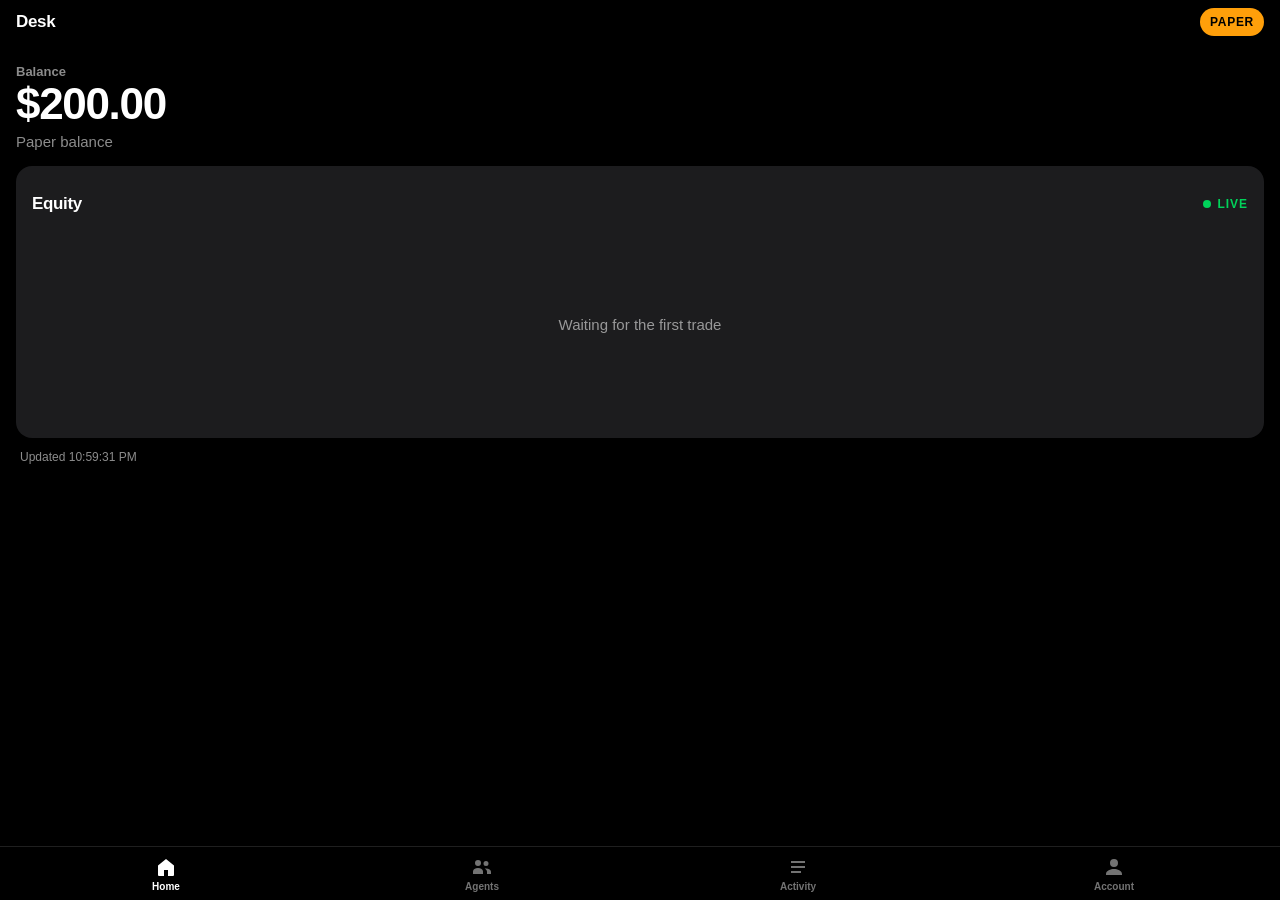
==== d/12U8D7rEyZAAZGFCWQ1efobY_DVeNsSLQHzzehta1Lo/index.html @ 8fe4e6de "Serve the desk from its path so iPhone Home Screen keeps it. Safari with a desk fragment moves to th" ====
<!DOCTYPE html>
<html lang="en">
<head>
  <meta charset="utf-8">
  <meta name="viewport" content="width=device-width, initial-scale=1, viewport-fit=cover">
  <meta name="theme-color" content="#000">
  <meta name="description" content="Paper trading desk">
  <meta name="apple-mobile-web-app-capable" content="yes">
  <meta name="mobile-web-app-capable" content="yes">
  <meta name="apple-mobile-web-app-status-bar-style" content="black-translucent">
  <meta name="apple-mobile-web-app-title" content="Desk">
  <title>Trading Desk</title>
  <link rel="apple-touch-icon" href="../../icons/icon-180.png">
  <link rel="icon" href="../../icons/icon-192.png" type="image/png">
  <link rel="stylesheet" href="../../app.css">
</head>
<body>
  <div class="app">
    <header class="top">
      <h1 class="wordmark">Desk</h1>
      <span class="pill" id="mode-pill">PAPER</span>
    </header>
    <main>
      <section class="panel" id="panel-home" role="tabpanel" aria-labelledby="tab-home">
        <p class="eyebrow">Balance</p>
        <p class="balance nums" id="balance">—</p>
        <p class="sub" id="balance-sub">Paper balance</p>
        <section class="card chart-card">
          <div class="chart-head">
            <span class="card-title">Equity</span>
            <span class="live" id="live-flag"><span class="live-dot" aria-hidden="true"></span>LIVE</span>
          </div>
          <div class="chart-wrap">
            <canvas id="chart" aria-label="Equity chart"></canvas>
            <p class="empty" id="chart-empty" hidden>Waiting for the first trade</p>
          </div>
        </section>
        <p class="footnote nums" id="status-line"></p>
      </section>

      <section class="panel" id="panel-agents" role="tabpanel" aria-labelledby="tab-agents" hidden>
        <h2 class="panel-title">Agents</h2>
        <div id="agent-list"></div>
      </section>

      <section class="panel" id="panel-activity" role="tabpanel" aria-labelledby="tab-activity" hidden>
        <h2 class="panel-title">Activity</h2>
        <div id="activity-list"></div>
      </section>

      <section class="panel" id="panel-account" role="tabpanel" aria-labelledby="tab-account" hidden>
        <h2 class="panel-title">Account</h2>
        <div class="card settings">
          <div class="set-row"><span>Mode</span><span class="nums" id="acct-mode">PAPER</span></div>
          <div class="set-row"><span>Desk link</span><span id="acct-link">Not connected</span></div>
          <div class="set-row"><span>Token</span><span id="acct-token">Not set</span></div>
          <div class="set-row"><span>Refresh</span><span class="nums">15s</span></div>
        </div>
      </section>
    </main>
    <nav class="tabbar" role="tablist" aria-label="Sections">
      <button class="tab" type="button" role="tab" id="tab-home" aria-controls="panel-home" aria-selected="true">
        <svg viewBox="0 0 24 24" aria-hidden="true"><path fill="currentColor" d="M4 10.5 12 4l8 6.5V20a1 1 0 0 1-1 1h-5v-6H10v6H5a1 1 0 0 1-1-1z"/></svg>
        <span>Home</span>
      </button>
      <button class="tab" type="button" role="tab" id="tab-agents" aria-controls="panel-agents" aria-selected="false" tabindex="-1">
        <svg viewBox="0 0 24 24" aria-hidden="true"><path fill="currentColor" d="M8 11a3 3 0 1 0-3-3 3 3 0 0 0 3 3zm8 0a2.5 2.5 0 1 0-2.5-2.5A2.5 2.5 0 0 0 16 11zM8 13c-2.8 0-5 1.5-5 3.5V19h10v-2.5C13 14.5 10.8 13 8 13zm8 .5c-.4 0-.9 0-1.3.1 1.4.8 2.3 1.9 2.3 3.2V19H21v-2.2c0-1.8-2.1-3.3-5-3.3z"/></svg>
        <span>Agents</span>
      </button>
      <button class="tab" type="button" role="tab" id="tab-activity" aria-controls="panel-activity" aria-selected="false" tabindex="-1">
        <svg viewBox="0 0 24 24" aria-hidden="true"><path fill="currentColor" d="M5 6h14v2H5zm0 5h14v2H5zm0 5h10v2H5z"/></svg>
        <span>Activity</span>
      </button>
      <button class="tab" type="button" role="tab" id="tab-account" aria-controls="panel-account" aria-selected="false" tabindex="-1">
        <svg viewBox="0 0 24 24" aria-hidden="true"><path fill="currentColor" d="M12 12a4 4 0 1 0-4-4 4 4 0 0 0 4 4zm0 2c-3.3 0-8 1.7-8 5v1h16v-1c0-3.3-4.7-5-8-5z"/></svg>
        <span>Account</span>
      </button>
    </nav>
  </div>
  <noscript><p class="footnote">JavaScript is required to load the desk.</p></noscript>
  <script src="../../chart.js" defer></script>
  <script src="../../app.js?v=3" defer></script>
</body>
</html>
---- app.css ----
:root {
  color-scheme: dark;
  --bg: #000;
  --fg: #fff;
  --card: #1c1c1e;
  --green: #00d35a;
  --red: #ff453a;
  --orange: #ff9f0a;
  --muted: rgba(255, 255, 255, 0.55);
  --line: rgba(255, 255, 255, 0.12);
  --gutter: 16px;
  --tap: 44px;
}

* {
  box-sizing: border-box;
}

html,
body {
  margin: 0;
  background: #000;
  color: #fff;
}

html {
  -webkit-text-size-adjust: 100%;
}

body {
  min-height: 100dvh;
  font-family: -apple-system, BlinkMacSystemFont, "SF Pro Text", "Segoe UI", Helvetica, Arial, sans-serif;
  -webkit-font-smoothing: antialiased;
}

button {
  font: inherit;
  color: inherit;
  background: transparent;
  border: 0;
  appearance: none;
  -webkit-appearance: none;
  -webkit-tap-highlight-color: transparent;
}

.app {
  min-height: 100dvh;
}

.top {
  position: sticky;
  top: 0;
  z-index: 2;
  display: flex;
  align-items: center;
  justify-content: space-between;
  gap: 16px;
  min-height: var(--tap);
  padding: calc(8px + env(safe-area-inset-top)) var(--gutter) 8px;
  background: #000;
}

.wordmark {
  margin: 0;
  font-size: 17px;
  font-weight: 600;
  letter-spacing: -0.02em;
}

.pill {
  display: inline-flex;
  align-items: center;
  justify-content: center;
  min-height: 28px;
  padding: 0 10px;
  border-radius: 999px;
  background: #ff9f0a;
  color: #000;
  font-size: 12px;
  font-weight: 700;
  letter-spacing: 0.06em;
}

main {
  padding: 8px var(--gutter) calc(16px + 64px + env(safe-area-inset-bottom));
}

.eyebrow {
  margin: 12px 0 0;
  color: var(--muted);
  font-size: 13px;
  font-weight: 600;
}

.balance {
  margin: 2px 0 0;
  font-size: 44px;
  line-height: 1.05;
  font-weight: 700;
  letter-spacing: -0.03em;
}

.balance.neg {
  color: #ff453a;
}

.sub {
  margin: 6px 0 0;
  color: var(--muted);
  font-size: 15px;
}

.sub.warn,
.footnote.warn {
  color: #ff9f0a;
}

.card {
  background: #1c1c1e;
  border-radius: 16px;
  padding: 16px;
  margin-top: 16px;
}

.chart-head {
  display: flex;
  align-items: center;
  justify-content: space-between;
  min-height: var(--tap);
}

.card-title,
.panel-title {
  font-weight: 700;
  letter-spacing: -0.02em;
}

.card-title {
  font-size: 17px;
}

.panel-title {
  margin: 8px 0 16px;
  font-size: 28px;
}

.live {
  display: inline-flex;
  align-items: center;
  gap: 6px;
  color: var(--muted);
  font-size: 12px;
  font-weight: 700;
  letter-spacing: 0.08em;
}

.live.on {
  color: #00d35a;
}

.live.bad {
  color: #ff9f0a;
}

.live-dot {
  width: 8px;
  height: 8px;
  border-radius: 50%;
  background: currentColor;
}

.chart-wrap {
  position: relative;
  height: 196px;
}

.chart-wrap canvas {
  width: 100%;
  height: 100%;
  display: block;
}

.empty {
  position: absolute;
  inset: 0;
  display: flex;
  align-items: center;
  justify-content: center;
  margin: 0;
  padding: 16px;
  color: var(--muted);
  font-size: 15px;
  text-align: center;
}

.footnote {
  margin: 12px 4px 0;
  color: var(--muted);
  font-size: 12px;
}

.nums {
  font-variant-numeric: tabular-nums;
  font-feature-settings: "tnum" 1;
}

.muted {
  margin: 0;
  color: var(--muted);
  font-size: 15px;
}

.agent {
  display: flex;
  align-items: center;
  justify-content: space-between;
  gap: 12px;
  min-height: var(--tap);
  margin-top: 12px;
}

.agent:first-child {
  margin-top: 0;
}

.agent-name {
  font-size: 17px;
  font-weight: 600;
  overflow-wrap: anywhere;
}

.status {
  display: inline-flex;
  align-items: center;
  min-height: 28px;
  padding: 0 10px;
  border-radius: 999px;
  background: #000;
  color: var(--muted);
  font-size: 12px;
  font-weight: 700;
  letter-spacing: 0.04em;
  text-transform: lowercase;
}

.status-run {
  color: #00d35a;
}

.status-idle {
  color: #ff9f0a;
}

.status-bad {
  color: #ff453a;
}

.activity-card {
  padding-top: 4px;
  padding-bottom: 4px;
}

.activity-row {
  display: flex;
  align-items: center;
  gap: 12px;
  min-height: var(--tap);
  padding: 10px 0;
  border-bottom: 0.5px solid var(--line);
}

.activity-row:last-child {
  border-bottom: 0;
}

.activity-main {
  flex: 1;
  min-width: 0;
}

.activity-title {
  font-size: 16px;
  font-weight: 600;
  overflow-wrap: anywhere;
}

.activity-detail {
  margin-top: 2px;
  color: var(--muted);
  font-size: 13px;
  overflow-wrap: anywhere;
}

.amount {
  font-size: 16px;
  font-weight: 600;
  white-space: nowrap;
}

.amount.pos {
  color: #00d35a;
}

.amount.neg {
  color: #ff453a;
}

.settings {
  margin-top: 0;
  padding-top: 0;
  padding-bottom: 0;
}

.set-row {
  display: flex;
  align-items: center;
  justify-content: space-between;
  gap: 16px;
  min-height: var(--tap);
  font-size: 16px;
}

.set-row + .set-row {
  border-top: 0.5px solid var(--line);
}

.set-row span:last-child {
  color: var(--muted);
  text-align: right;
}

.tabbar {
  position: fixed;
  left: 0;
  right: 0;
  bottom: 0;
  z-index: 3;
  display: flex;
  padding: 4px 8px calc(4px + env(safe-area-inset-bottom));
  background: #000;
  border-top: 0.5px solid var(--line);
  user-select: none;
}

.tab {
  flex: 1;
  display: flex;
  flex-direction: column;
  align-items: center;
  justify-content: center;
  gap: 2px;
  min-width: var(--tap);
  min-height: var(--tap);
  padding: 4px 2px;
  color: rgba(255, 255, 255, 0.45);
  font-size: 10px;
  font-weight: 600;
  cursor: pointer;
}

.tab:focus-visible {
  outline: 2px solid #fff;
  outline-offset: -2px;
}

.tab svg {
  width: 24px;
  height: 24px;
}

.tab[aria-selected="true"] {
  color: #fff;
}

[hidden] {
  display: none !important;
}
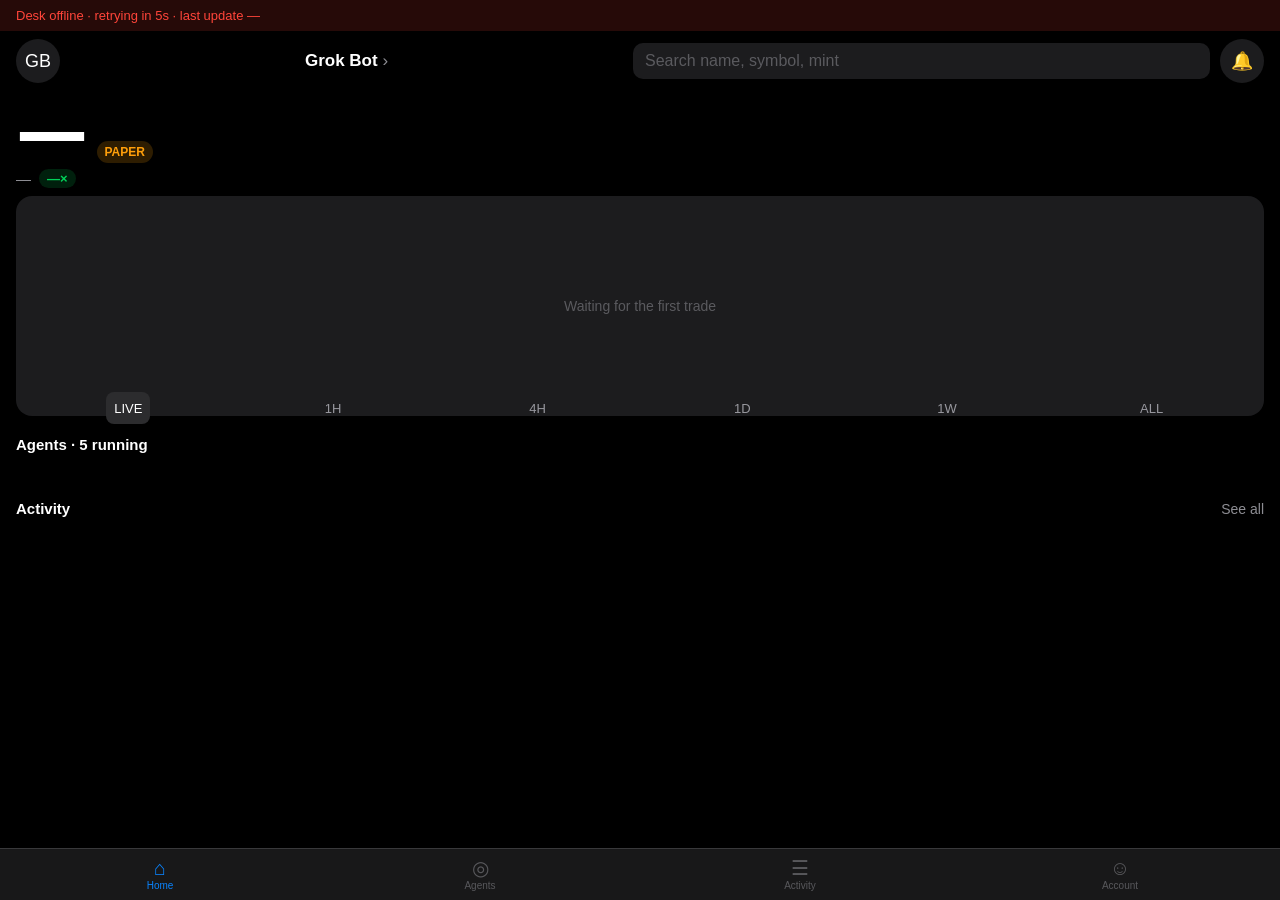
==== commit e752a88b: "Replace the static desk with the R2-backed app. Serve the new launcher and path page from Pages, and" ====
--- a/d/12U8D7rEyZAAZGFCWQ1efobY_DVeNsSLQHzzehta1Lo/index.html
+++ b/d/12U8D7rEyZAAZGFCWQ1efobY_DVeNsSLQHzzehta1Lo/index.html
@@ -1,84 +1,137 @@
 <!DOCTYPE html>
 <html lang="en">
 <head>
-  <meta charset="utf-8">
-  <meta name="viewport" content="width=device-width, initial-scale=1, viewport-fit=cover">
-  <meta name="theme-color" content="#000">
-  <meta name="description" content="Paper trading desk">
-  <meta name="apple-mobile-web-app-capable" content="yes">
-  <meta name="mobile-web-app-capable" content="yes">
-  <meta name="apple-mobile-web-app-status-bar-style" content="black-translucent">
-  <meta name="apple-mobile-web-app-title" content="Desk">
-  <title>Trading Desk</title>
-  <link rel="apple-touch-icon" href="../../icons/icon-180.png">
-  <link rel="icon" href="../../icons/icon-192.png" type="image/png">
-  <link rel="stylesheet" href="../../app.css">
+  <meta charset="utf-8" />
+  <meta name="viewport" content="width=device-width, initial-scale=1, viewport-fit=cover" />
+  <meta name="apple-mobile-web-app-capable" content="yes" />
+  <meta name="apple-mobile-web-app-status-bar-style" content="black-translucent" />
+  <meta name="theme-color" content="#000000" />
+  <link rel="apple-touch-icon" href="../../icons/apple-touch-icon.png" />
+  <link rel="manifest" href="../../manifest.json" />
+  <title>Grok Bot</title>
+  <link rel="stylesheet" href="../../app.css?v=4" />
 </head>
 <body>
-  <div class="app">
-    <header class="top">
-      <h1 class="wordmark">Desk</h1>
-      <span class="pill" id="mode-pill">PAPER</span>
-    </header>
-    <main>
-      <section class="panel" id="panel-home" role="tabpanel" aria-labelledby="tab-home">
-        <p class="eyebrow">Balance</p>
-        <p class="balance nums" id="balance">—</p>
-        <p class="sub" id="balance-sub">Paper balance</p>
-        <section class="card chart-card">
-          <div class="chart-head">
-            <span class="card-title">Equity</span>
-            <span class="live" id="live-flag"><span class="live-dot" aria-hidden="true"></span>LIVE</span>
+  <div id="app">
+    <div id="error-bar" role="status"></div>
+
+    <!-- HOME -->
+    <section class="screen active" data-tab="home" id="screen-home">
+      <div class="navbar">
+        <button type="button" class="nav-avatar" id="nav-avatar" aria-label="Account">GB</button>
+        <button type="button" class="nav-title" id="nav-title">Grok Bot <span class="chev">›</span></button>
+        <input class="nav-search" id="nav-search" type="search" placeholder="Search name, symbol, mint" enterkeyhint="search" />
+        <button type="button" class="nav-icon" id="nav-bell" aria-label="Notifications">🔔<span class="bell-dot" id="bell-dot"></span></button>
+      </div>
+      <div class="screen-scroll">
+        <div class="balance-row">
+          <div class="balance-odometer tabular" id="balance-odometer">—</div>
+          <span class="paper-pill" id="paper-pill-home">PAPER</span>
+        </div>
+        <div class="today-row">
+          <span id="today-pct" class="tabular">—</span>
+          <span class="mult-pill tabular" id="mult-pill">—×</span>
+        </div>
+        <div class="chart-wrap">
+          <div class="chart-empty" id="chart-empty">Waiting for the first trade</div>
+          <canvas id="home-chart"></canvas>
+          <div class="range-switch">
+            <button type="button" data-range="LIVE" class="on">LIVE</button>
+            <button type="button" data-range="1H">1H</button>
+            <button type="button" data-range="4H">4H</button>
+            <button type="button" data-range="1D">1D</button>
+            <button type="button" data-range="1W">1W</button>
+            <button type="button" data-range="ALL">ALL</button>
           </div>
-          <div class="chart-wrap">
-            <canvas id="chart" aria-label="Equity chart"></canvas>
-            <p class="empty" id="chart-empty" hidden>Waiting for the first trade</p>
+        </div>
+        <div class="section-head"><span id="agents-heading">Agents · 5 running</span></div>
+        <div class="agent-carousel" id="agent-carousel"></div>
+        <div class="section-head">
+          <span>Activity</span>
+          <button type="button" class="link" id="see-all-activity">See all</button>
+        </div>
+        <div id="home-activity"></div>
+      </div>
+    </section>
+
+    <!-- AGENTS -->
+    <section class="screen" data-tab="agents" id="screen-agents">
+      <div class="navbar"><div class="nav-title">Agents</div></div>
+      <div class="screen-scroll" id="agents-list"></div>
+    </section>
+
+    <!-- ACTIVITY -->
+    <section class="screen" data-tab="activity" id="screen-activity">
+      <div class="navbar"><div class="nav-title">Activity</div></div>
+      <div class="screen-scroll" id="activity-list"></div>
+    </section>
+
+    <!-- ACCOUNT -->
+    <section class="screen" data-tab="account" id="screen-account">
+      <div class="navbar"><div class="nav-title">Account</div></div>
+      <div class="screen-scroll">
+        <div class="note-box" id="planb-settings-note">Settings are read-only here. Change them via Telegram.</div>
+        <div class="acct-card">
+          <div class="acct-row">
+            <span class="label">Mode</span>
+            <div class="mode-seg" id="acct-mode"><span class="on">PAPER</span><span>LIVE</span></div>
           </div>
-        </section>
-        <p class="footnote nums" id="status-line"></p>
-      </section>
+          <div class="acct-row">
+            <span class="label">Stack</span>
+            <span class="value tabular" id="acct-stack">—</span>
+          </div>
+        </div>
+        <div class="acct-card">
+          <a class="acct-row" id="acct-profile" href="#" target="_blank" rel="noopener">
+            <span class="label">Your FOMO profile</span>
+            <span><span class="value"></span> <span class="chev">›</span></span>
+          </a>
+          <button type="button" class="acct-row" id="acct-invite">
+            <span class="label">Invite a friend</span>
+            <span class="value">Share</span>
+          </button>
+        </div>
+        <div class="acct-card">
+          <div class="acct-row">
+            <span class="label">Telegram</span>
+            <span class="value" id="acct-telegram">—</span>
+          </div>
+          <div class="acct-row">
+            <span class="label">Notifications</span>
+            <span class="value" id="web-push-note" style="max-width:60%;text-align:right;font-size:12px">Telegram only</span>
+          </div>
+        </div>
+        <div class="section-head"><span>Settings</span></div>
+        <div id="settings-groups"></div>
+      </div>
+    </section>
 
-      <section class="panel" id="panel-agents" role="tabpanel" aria-labelledby="tab-agents" hidden>
-        <h2 class="panel-title">Agents</h2>
-        <div id="agent-list"></div>
-      </section>
+    <!-- COIN overlay -->
+    <div class="overlay-screen" id="coin-overlay">
+      <div class="navbar">
+        <button type="button" class="nav-back" id="coin-back" aria-label="Back">‹</button>
+        <div class="nav-title">Coin</div>
+      </div>
+      <div id="coin-body" style="flex:1;min-height:0;display:flex;flex-direction:column"></div>
+    </div>
 
-      <section class="panel" id="panel-activity" role="tabpanel" aria-labelledby="tab-activity" hidden>
-        <h2 class="panel-title">Activity</h2>
-        <div id="activity-list"></div>
-      </section>
+    <!-- AUDIT overlay -->
+    <div class="overlay-screen" id="audit-overlay">
+      <div class="navbar">
+        <button type="button" class="nav-back" id="audit-back" aria-label="Back">‹</button>
+        <div class="nav-title">Auditor</div>
+      </div>
+      <div id="audit-body" style="flex:1;min-height:0;display:flex;flex-direction:column"></div>
+    </div>
 
-      <section class="panel" id="panel-account" role="tabpanel" aria-labelledby="tab-account" hidden>
-        <h2 class="panel-title">Account</h2>
-        <div class="card settings">
-          <div class="set-row"><span>Mode</span><span class="nums" id="acct-mode">PAPER</span></div>
-          <div class="set-row"><span>Desk link</span><span id="acct-link">Not connected</span></div>
-          <div class="set-row"><span>Token</span><span id="acct-token">Not set</span></div>
-          <div class="set-row"><span>Refresh</span><span class="nums">15s</span></div>
-        </div>
-      </section>
-    </main>
-    <nav class="tabbar" role="tablist" aria-label="Sections">
-      <button class="tab" type="button" role="tab" id="tab-home" aria-controls="panel-home" aria-selected="true">
-        <svg viewBox="0 0 24 24" aria-hidden="true"><path fill="currentColor" d="M4 10.5 12 4l8 6.5V20a1 1 0 0 1-1 1h-5v-6H10v6H5a1 1 0 0 1-1-1z"/></svg>
-        <span>Home</span>
-      </button>
-      <button class="tab" type="button" role="tab" id="tab-agents" aria-controls="panel-agents" aria-selected="false" tabindex="-1">
-        <svg viewBox="0 0 24 24" aria-hidden="true"><path fill="currentColor" d="M8 11a3 3 0 1 0-3-3 3 3 0 0 0 3 3zm8 0a2.5 2.5 0 1 0-2.5-2.5A2.5 2.5 0 0 0 16 11zM8 13c-2.8 0-5 1.5-5 3.5V19h10v-2.5C13 14.5 10.8 13 8 13zm8 .5c-.4 0-.9 0-1.3.1 1.4.8 2.3 1.9 2.3 3.2V19H21v-2.2c0-1.8-2.1-3.3-5-3.3z"/></svg>
-        <span>Agents</span>
-      </button>
-      <button class="tab" type="button" role="tab" id="tab-activity" aria-controls="panel-activity" aria-selected="false" tabindex="-1">
-        <svg viewBox="0 0 24 24" aria-hidden="true"><path fill="currentColor" d="M5 6h14v2H5zm0 5h14v2H5zm0 5h10v2H5z"/></svg>
-        <span>Activity</span>
-      </button>
-      <button class="tab" type="button" role="tab" id="tab-account" aria-controls="panel-account" aria-selected="false" tabindex="-1">
-        <svg viewBox="0 0 24 24" aria-hidden="true"><path fill="currentColor" d="M12 12a4 4 0 1 0-4-4 4 4 0 0 0 4 4zm0 2c-3.3 0-8 1.7-8 5v1h16v-1c0-3.3-4.7-5-8-5z"/></svg>
-        <span>Account</span>
-      </button>
+    <nav class="tabbar" aria-label="Tabs">
+      <button type="button" data-tab="home" class="on"><span class="tab-ico">⌂</span>Home</button>
+      <button type="button" data-tab="agents"><span class="tab-ico">◎</span>Agents</button>
+      <button type="button" data-tab="activity"><span class="tab-ico">☰</span>Activity</button>
+      <button type="button" data-tab="account"><span class="tab-ico">☺</span>Account</button>
     </nav>
   </div>
-  <noscript><p class="footnote">JavaScript is required to load the desk.</p></noscript>
-  <script src="../../chart.js" defer></script>
-  <script src="../../app.js?v=3" defer></script>
+  <script src="../../chart.js?v=4"></script>
+  <script src="../../app.js?v=4"></script>
 </body>
 </html>
--- a/app.css
+++ b/app.css
@@ -1,377 +1,354 @@
 :root {
-  color-scheme: dark;
   --bg: #000;
-  --fg: #fff;
+  --text: #fff;
+  --secondary: rgba(235, 235, 245, 0.6);
+  --tertiary: rgba(235, 235, 245, 0.3);
+  --sep: rgba(84, 84, 88, 0.55);
   --card: #1c1c1e;
+  --card2: #2c2c2e;
   --green: #00d35a;
   --red: #ff453a;
   --orange: #ff9f0a;
-  --muted: rgba(255, 255, 255, 0.55);
-  --line: rgba(255, 255, 255, 0.12);
+  --cyan: #64d2ff;
+  --blue: #0a84ff;
+  --yellow: #ffd60a;
+  --pink: #ff6b9a;
   --gutter: 16px;
-  --tap: 44px;
-}
-
-* {
-  box-sizing: border-box;
-}
-
-html,
-body {
-  margin: 0;
-  background: #000;
-  color: #fff;
-}
-
-html {
-  -webkit-text-size-adjust: 100%;
-}
-
-body {
-  min-height: 100dvh;
-  font-family: -apple-system, BlinkMacSystemFont, "SF Pro Text", "Segoe UI", Helvetica, Arial, sans-serif;
+  --tab-h: calc(52px + env(safe-area-inset-bottom, 0px));
+  --nav-h: calc(52px + env(safe-area-inset-top, 0px));
+  font-family: -apple-system, BlinkMacSystemFont, "SF Pro Text", "Helvetica Neue", sans-serif;
+  color: var(--text);
+  background: var(--bg);
+}
+*, *::before, *::after { box-sizing: border-box; }
+html, body {
+  margin: 0; padding: 0; background: var(--bg); color: var(--text);
+  height: 100%; overflow: hidden;
   -webkit-font-smoothing: antialiased;
-}
-
-button {
-  font: inherit;
-  color: inherit;
-  background: transparent;
-  border: 0;
-  appearance: none;
-  -webkit-appearance: none;
   -webkit-tap-highlight-color: transparent;
-}
-
-.app {
-  min-height: 100dvh;
-}
-
-.top {
-  position: sticky;
-  top: 0;
-  z-index: 2;
-  display: flex;
-  align-items: center;
-  justify-content: space-between;
-  gap: 16px;
-  min-height: var(--tap);
-  padding: calc(8px + env(safe-area-inset-top)) var(--gutter) 8px;
-  background: #000;
-}
-
-.wordmark {
-  margin: 0;
-  font-size: 17px;
-  font-weight: 600;
-  letter-spacing: -0.02em;
-}
-
+  user-select: none;
+}
+button, input { font: inherit; color: inherit; }
+button { background: none; border: 0; padding: 0; cursor: pointer; }
+.tabular { font-variant-numeric: tabular-nums; }
+.mono { font-family: ui-monospace, "SF Mono", Menlo, monospace; font-variant-numeric: tabular-nums; }
+
+#app { height: 100%; display: flex; flex-direction: column; position: relative; }
+
+/* error banner */
+#error-bar {
+  display: none; background: rgba(255,69,58,0.15); color: var(--red);
+  padding: 8px var(--gutter); font-size: 13px; flex-shrink: 0;
+}
+#error-bar.show { display: block; }
+
+/* screens */
+.screen {
+  display: none; flex: 1; flex-direction: column; min-height: 0;
+  padding-bottom: var(--tab-h);
+}
+.screen.active { display: flex; }
+.screen-scroll {
+  flex: 1; overflow-y: auto; -webkit-overflow-scrolling: touch;
+  padding: 0 var(--gutter) 24px;
+}
+
+/* navbar */
+.navbar {
+  display: flex; align-items: center; gap: 10px;
+  padding: calc(8px + env(safe-area-inset-top, 0px)) var(--gutter) 8px;
+  flex-shrink: 0;
+}
+.nav-avatar, .nav-icon, .nav-back {
+  width: 44px; height: 44px; border-radius: 50%;
+  background: var(--card); display: flex; align-items: center; justify-content: center;
+  flex-shrink: 0; font-size: 18px;
+}
+.nav-title { flex: 1; font-size: 17px; font-weight: 600; }
+.nav-title .chev { color: var(--secondary); font-weight: 400; }
+.nav-search {
+  flex: 1; height: 36px; border-radius: 10px; background: var(--card);
+  border: 0; padding: 0 12px; color: var(--text); min-width: 0;
+}
+.nav-search::placeholder { color: var(--tertiary); }
+.bell-dot {
+  position: absolute; top: 10px; right: 10px; width: 8px; height: 8px;
+  background: var(--green); border-radius: 50%; display: none;
+}
+.nav-icon { position: relative; }
+.bell-dot.on { display: block; }
+
+/* home hero */
+.balance-row {
+  display: flex; align-items: baseline; gap: 10px; flex-wrap: wrap;
+  padding: 4px 0 2px;
+}
+.balance-odometer {
+  font-size: clamp(48px, 14vw, 72px); font-weight: 700; letter-spacing: -1.5px;
+  font-family: -apple-system, "SF Pro Display", system-ui, sans-serif;
+  font-variant-numeric: tabular-nums; line-height: 1;
+}
+.paper-pill {
+  display: inline-flex; align-items: center; height: 22px; padding: 0 8px;
+  border-radius: 999px; background: rgba(255,159,10,0.18); color: var(--orange);
+  font-size: 12px; font-weight: 600;
+}
+.paper-pill.hidden { display: none; }
+.today-row {
+  display: flex; align-items: center; gap: 8px; color: var(--secondary);
+  font-size: 15px; margin-bottom: 8px;
+}
+.mult-pill {
+  background: rgba(0,211,90,0.15); color: var(--green);
+  border-radius: 999px; padding: 2px 8px; font-size: 13px; font-weight: 600;
+  font-variant-numeric: tabular-nums;
+}
+.today-up { color: var(--green); }
+.today-down { color: var(--red); }
+
+.chart-wrap {
+  background: var(--card); border-radius: 16px; padding: 8px 4px 4px;
+  position: relative; height: 220px;
+}
+.chart-wrap canvas { width: 100%; height: 180px; display: block; }
+.chart-empty {
+  position: absolute; inset: 0; display: flex; align-items: center; justify-content: center;
+  color: var(--tertiary); font-size: 14px; pointer-events: none;
+}
+.range-switch {
+  display: flex; gap: 4px; padding: 8px 8px 4px; justify-content: space-around;
+}
+.range-switch button {
+  min-width: 44px; min-height: 32px; border-radius: 8px; color: var(--secondary);
+  font-size: 13px; font-weight: 500;
+}
+.range-switch button.on { background: var(--card2); color: var(--text); }
+
+.section-head {
+  display: flex; align-items: baseline; justify-content: space-between;
+  margin: 20px 0 10px; font-size: 15px; font-weight: 600;
+}
+.section-head .link { color: var(--secondary); font-weight: 400; font-size: 14px; min-height: 44px; display: flex; align-items: center; }
+
+/* agent carousel */
+.agent-carousel {
+  display: flex; gap: 12px; overflow-x: auto; scroll-snap-type: x mandatory;
+  margin: 0 calc(-1 * var(--gutter)); padding: 0 var(--gutter) 4px;
+  -webkit-overflow-scrolling: touch;
+}
+.agent-carousel::-webkit-scrollbar { display: none; }
+.agent-card {
+  flex: 0 0 calc(100vw - 32px); scroll-snap-align: start;
+  background: var(--card); aspect-ratio: 504 / 470;
+  border-radius: calc(42 * (100vw - 32px) / 504);
+  padding: 18px; display: flex; flex-direction: column; gap: 10px;
+  overflow: hidden;
+}
+.agent-card .ac-top { display: flex; justify-content: space-between; align-items: center; }
+.agent-card .ac-name { font-size: 15px; font-weight: 600; }
+.agent-card .ac-label { font-size: 28px; font-weight: 700; letter-spacing: -0.5px; }
+.agent-card .ac-accent { height: 3px; width: 36px; border-radius: 2px; }
+.agent-card .ac-feed { flex: 1; overflow: hidden; font-size: 13px; }
+.agent-card .feed-row {
+  display: flex; justify-content: space-between; gap: 8px;
+  padding: 6px 0; border-bottom: 0.5px solid var(--sep);
+}
+.feed-row.killed .feed-name { color: var(--tertiary); text-decoration: line-through; text-decoration-color: var(--red); }
+.feed-row .feed-reason { color: var(--red); font-size: 12px; }
+.layer-grid { display: grid; grid-template-columns: 1fr 1fr; gap: 6px; }
+.layer-strip {
+  height: 10px; border-radius: 4px; background: var(--card2);
+}
+.layer-strip.pass { background: var(--green); }
+.layer-strip.fail { background: var(--red); }
+.layer-strip.pending { background: var(--card2); }
+.score-ring-wrap { width: 120px; height: 120px; margin: 8px auto; }
+.score-ring-wrap canvas { width: 100%; height: 100%; }
+.exec-bar {
+  height: 8px; background: var(--card2); border-radius: 4px; overflow: hidden; margin-top: 8px;
+}
+.exec-bar > span { display: block; height: 100%; background: var(--green); width: 0; }
+.risk-pills { display: flex; gap: 8px; flex-wrap: wrap; margin-top: 8px; }
 .pill {
-  display: inline-flex;
-  align-items: center;
-  justify-content: center;
-  min-height: 28px;
-  padding: 0 10px;
-  border-radius: 999px;
-  background: #ff9f0a;
-  color: #000;
-  font-size: 12px;
-  font-weight: 700;
-  letter-spacing: 0.06em;
-}
-
-main {
-  padding: 8px var(--gutter) calc(16px + 64px + env(safe-area-inset-bottom));
-}
-
-.eyebrow {
-  margin: 12px 0 0;
-  color: var(--muted);
-  font-size: 13px;
-  font-weight: 600;
-}
-
-.balance {
-  margin: 2px 0 0;
-  font-size: 44px;
-  line-height: 1.05;
-  font-weight: 700;
-  letter-spacing: -0.03em;
-}
-
-.balance.neg {
-  color: #ff453a;
-}
-
-.sub {
-  margin: 6px 0 0;
-  color: var(--muted);
-  font-size: 15px;
-}
-
-.sub.warn,
-.footnote.warn {
-  color: #ff9f0a;
-}
-
-.card {
-  background: #1c1c1e;
-  border-radius: 16px;
-  padding: 16px;
-  margin-top: 16px;
-}
-
-.chart-head {
-  display: flex;
-  align-items: center;
-  justify-content: space-between;
-  min-height: var(--tap);
-}
-
-.card-title,
-.panel-title {
-  font-weight: 700;
-  letter-spacing: -0.02em;
-}
-
-.card-title {
-  font-size: 17px;
-}
-
-.panel-title {
-  margin: 8px 0 16px;
-  font-size: 28px;
-}
-
-.live {
-  display: inline-flex;
-  align-items: center;
-  gap: 6px;
-  color: var(--muted);
-  font-size: 12px;
-  font-weight: 700;
-  letter-spacing: 0.08em;
-}
-
-.live.on {
-  color: #00d35a;
-}
-
-.live.bad {
-  color: #ff9f0a;
-}
-
-.live-dot {
-  width: 8px;
-  height: 8px;
-  border-radius: 50%;
-  background: currentColor;
-}
-
-.chart-wrap {
+  font-family: ui-monospace, "SF Mono", Menlo, monospace;
+  font-size: 12px; padding: 4px 8px; border-radius: 6px; font-variant-numeric: tabular-nums;
+}
+.pill-stop { background: rgba(255,69,58,0.15); color: var(--red); }
+.pill-trail { background: rgba(0,211,90,0.15); color: var(--green); }
+
+/* activity rows */
+.act-row {
+  display: flex; align-items: center; gap: 12px; min-height: 56px;
+  padding: 10px 0; border-bottom: 0.5px solid var(--sep); text-align: left; width: 100%;
+}
+.act-row .act-main { flex: 1; min-width: 0; }
+.act-row .act-title { font-size: 15px; font-weight: 500; }
+.act-row .act-sub { font-size: 13px; color: var(--secondary); margin-top: 2px; }
+.act-row .act-val { font-size: 15px; font-variant-numeric: tabular-nums; text-align: right; white-space: nowrap; }
+.empty-note { color: var(--tertiary); font-size: 14px; padding: 28px 0; text-align: center; }
+
+/* tab bar */
+.tabbar {
+  position: fixed; left: 0; right: 0; bottom: 0;
+  height: var(--tab-h);
+  padding-bottom: env(safe-area-inset-bottom, 0px);
+  display: flex; background: rgba(28,28,30,0.86);
+  backdrop-filter: saturate(180%) blur(20px); -webkit-backdrop-filter: saturate(180%) blur(20px);
+  border-top: 0.5px solid var(--sep); z-index: 40;
+}
+.tabbar button {
+  flex: 1; display: flex; flex-direction: column; align-items: center; justify-content: center;
+  gap: 2px; color: var(--tertiary); font-size: 10px; min-height: 44px;
+}
+.tabbar button.on { color: var(--blue); }
+.tabbar .tab-ico { font-size: 20px; line-height: 1; }
+
+/* Agents tab */
+.agent-full {
+  background: var(--card); border-radius: 16px; padding: 16px; margin-bottom: 12px;
+}
+.agent-full .af-head { display: flex; align-items: center; gap: 10px; margin-bottom: 8px; }
+.status-dot { width: 8px; height: 8px; border-radius: 50%; background: var(--green); }
+.status-dot.paused { background: var(--orange); }
+.switch {
+  width: 51px; height: 31px; border-radius: 16px; background: var(--card2);
+  position: relative; flex-shrink: 0; opacity: 0.55;
+}
+.switch.on { background: var(--green); opacity: 0.55; }
+.switch::after {
+  content: ""; position: absolute; top: 2px; left: 2px; width: 27px; height: 27px;
+  border-radius: 50%; background: #fff; transition: transform 0.2s;
+}
+.switch.on::after { transform: translateX(20px); }
+.switch.locked { opacity: 0.35; }
+.decision-row {
+  display: flex; gap: 8px; font-size: 13px; padding: 8px 0;
+  border-top: 0.5px solid var(--sep); align-items: baseline;
+}
+.decision-row a { color: var(--cyan); text-decoration: none; }
+.af-note { font-size: 12px; color: var(--tertiary); margin-top: 8px; }
+
+/* Account */
+.acct-card { background: var(--card); border-radius: 14px; overflow: hidden; margin-bottom: 14px; }
+.acct-row {
+  display: flex; align-items: center; justify-content: space-between; gap: 12px;
+  min-height: 52px; padding: 12px 16px; border-bottom: 0.5px solid var(--sep);
+  text-decoration: none; color: inherit; width: 100%; text-align: left;
+}
+.acct-row:last-child { border-bottom: 0; }
+.acct-row .label { font-size: 15px; }
+.acct-row .value { font-size: 15px; color: var(--secondary); font-variant-numeric: tabular-nums; }
+.acct-row .chev { color: var(--tertiary); }
+.mode-seg {
+  display: inline-flex; background: var(--card2); border-radius: 8px; padding: 2px;
+}
+.mode-seg span {
+  padding: 6px 14px; border-radius: 6px; font-size: 13px; color: var(--secondary);
+}
+.mode-seg span.on { background: var(--card); color: var(--text); }
+.settings-group { margin-bottom: 16px; }
+.settings-group h3 {
+  font-size: 13px; color: var(--secondary); font-weight: 600; margin: 0 0 8px; padding: 0 4px;
+  text-transform: none;
+}
+.set-row {
+  background: var(--card); border-radius: 12px; padding: 12px 14px; margin-bottom: 8px;
+  display: flex; justify-content: space-between; align-items: center; gap: 12px;
+}
+.set-row .sk { font-size: 14px; }
+.set-row .sv { font-size: 14px; color: var(--secondary); font-variant-numeric: tabular-nums; }
+.note-box {
+  background: rgba(255,159,10,0.12); color: var(--orange); border-radius: 12px;
+  padding: 12px 14px; font-size: 13px; line-height: 1.4; margin-bottom: 14px;
+}
+
+/* Auditor screen */
+.audit-discs {
+  display: flex; flex-direction: column; gap: 6px; align-items: center; margin: 12px 0 18px;
   position: relative;
-  height: 196px;
-}
-
-.chart-wrap canvas {
-  width: 100%;
-  height: 100%;
-  display: block;
-}
-
-.empty {
-  position: absolute;
-  inset: 0;
-  display: flex;
-  align-items: center;
-  justify-content: center;
-  margin: 0;
-  padding: 16px;
-  color: var(--muted);
-  font-size: 15px;
-  text-align: center;
-}
-
-.footnote {
-  margin: 12px 4px 0;
-  color: var(--muted);
-  font-size: 12px;
-}
-
-.nums {
-  font-variant-numeric: tabular-nums;
-  font-feature-settings: "tnum" 1;
-}
-
-.muted {
-  margin: 0;
-  color: var(--muted);
-  font-size: 15px;
-}
-
-.agent {
-  display: flex;
-  align-items: center;
-  justify-content: space-between;
-  gap: 12px;
-  min-height: var(--tap);
-  margin-top: 12px;
-}
-
-.agent:first-child {
-  margin-top: 0;
-}
-
-.agent-name {
-  font-size: 17px;
-  font-weight: 600;
-  overflow-wrap: anywhere;
-}
-
-.status {
-  display: inline-flex;
-  align-items: center;
-  min-height: 28px;
-  padding: 0 10px;
-  border-radius: 999px;
-  background: #000;
-  color: var(--muted);
-  font-size: 12px;
-  font-weight: 700;
-  letter-spacing: 0.04em;
-  text-transform: lowercase;
-}
-
-.status-run {
-  color: #00d35a;
-}
-
-.status-idle {
-  color: #ff9f0a;
-}
-
-.status-bad {
-  color: #ff453a;
-}
-
-.activity-card {
-  padding-top: 4px;
-  padding-bottom: 4px;
-}
-
-.activity-row {
-  display: flex;
-  align-items: center;
-  gap: 12px;
-  min-height: var(--tap);
-  padding: 10px 0;
-  border-bottom: 0.5px solid var(--line);
-}
-
-.activity-row:last-child {
-  border-bottom: 0;
-}
-
-.activity-main {
-  flex: 1;
-  min-width: 0;
-}
-
-.activity-title {
-  font-size: 16px;
-  font-weight: 600;
-  overflow-wrap: anywhere;
-}
-
-.activity-detail {
-  margin-top: 2px;
-  color: var(--muted);
-  font-size: 13px;
-  overflow-wrap: anywhere;
-}
-
-.amount {
-  font-size: 16px;
-  font-weight: 600;
-  white-space: nowrap;
-}
-
-.amount.pos {
-  color: #00d35a;
-}
-
-.amount.neg {
-  color: #ff453a;
-}
-
-.settings {
-  margin-top: 0;
-  padding-top: 0;
-  padding-bottom: 0;
-}
-
-.set-row {
-  display: flex;
-  align-items: center;
-  justify-content: space-between;
-  gap: 16px;
-  min-height: var(--tap);
-  font-size: 16px;
-}
-
-.set-row + .set-row {
-  border-top: 0.5px solid var(--line);
-}
-
-.set-row span:last-child {
-  color: var(--muted);
-  text-align: right;
-}
-
-.tabbar {
-  position: fixed;
-  left: 0;
-  right: 0;
-  bottom: 0;
-  z-index: 3;
-  display: flex;
-  padding: 4px 8px calc(4px + env(safe-area-inset-bottom));
-  background: #000;
-  border-top: 0.5px solid var(--line);
-  user-select: none;
-}
-
-.tab {
-  flex: 1;
-  display: flex;
-  flex-direction: column;
-  align-items: center;
-  justify-content: center;
-  gap: 2px;
-  min-width: var(--tap);
-  min-height: var(--tap);
-  padding: 4px 2px;
-  color: rgba(255, 255, 255, 0.45);
-  font-size: 10px;
-  font-weight: 600;
-  cursor: pointer;
-}
-
-.tab:focus-visible {
-  outline: 2px solid #fff;
-  outline-offset: -2px;
-}
-
-.tab svg {
-  width: 24px;
-  height: 24px;
-}
-
-.tab[aria-selected="true"] {
-  color: #fff;
-}
-
-[hidden] {
-  display: none !important;
-}
+}
+.disc {
+  width: min(280px, 100%); height: 36px; border-radius: 18px; background: var(--card2);
+  display: flex; align-items: center; justify-content: center; font-size: 13px; color: var(--secondary);
+  position: relative; overflow: hidden;
+}
+.disc.pass { background: rgba(0,211,90,0.2); color: var(--green); }
+.disc.fail { background: rgba(255,69,58,0.2); color: var(--red); }
+.disc.beam::after {
+  content: ""; position: absolute; left: 0; right: 0; top: 0; bottom: 0;
+  background: linear-gradient(90deg, transparent, rgba(100,210,255,0.45), transparent);
+  animation: beam 0.35s linear;
+}
+@keyframes beam { from { transform: translateX(-100%); } to { transform: translateX(100%); } }
+@media (prefers-reduced-motion: reduce) {
+  .disc.beam::after { animation: none; background: rgba(100,210,255,0.25); }
+}
+.audit-values { margin-bottom: 16px; }
+.audit-val-row {
+  display: flex; justify-content: space-between; gap: 12px; padding: 10px 0;
+  border-bottom: 0.5px solid var(--sep); font-size: 14px;
+}
+.audit-val-row .vn { color: var(--secondary); }
+.audit-status { font-size: 17px; font-weight: 600; margin: 8px 0 4px; }
+.audit-sub { color: var(--secondary); font-size: 14px; margin-bottom: 16px; }
+.fomo-btn {
+  display: flex; align-items: center; justify-content: center;
+  width: 100%; min-height: 52px; border-radius: 14px;
+  background: var(--blue); color: #fff; font-size: 17px; font-weight: 600;
+  text-decoration: none; margin-top: 8px;
+}
+.toggle-row {
+  display: flex; align-items: center; justify-content: space-between;
+  min-height: 52px; margin: 12px 0; color: var(--secondary); font-size: 14px;
+}
+
+/* Coin */
+.coin-meta { color: var(--secondary); font-size: 14px; margin-bottom: 8px; }
+.shield-chip {
+  display: inline-flex; padding: 2px 8px; border-radius: 999px;
+  background: rgba(100,210,255,0.15); color: var(--cyan); font-size: 12px; font-weight: 600;
+  margin-left: 6px;
+}
+.coin-price {
+  font-size: 40px; font-weight: 700; font-variant-numeric: tabular-nums;
+  font-family: -apple-system, "SF Pro Display", system-ui, sans-serif; letter-spacing: -1px;
+}
+.coin-pnl { font-size: 15px; margin: 4px 0 12px; }
+.candle-wrap { background: var(--card); border-radius: 14px; height: 260px; padding: 8px; }
+.candle-wrap canvas { width: 100%; height: 100%; }
+.stats-grid {
+  display: grid; grid-template-columns: 1fr 1fr; gap: 10px; margin: 14px 0;
+}
+.stat {
+  background: var(--card); border-radius: 12px; padding: 12px;
+}
+.stat .sl { font-size: 12px; color: var(--secondary); }
+.stat .sv { font-size: 16px; font-weight: 600; margin-top: 4px; font-variant-numeric: tabular-nums; }
+.exit-card {
+  background: var(--card); border-radius: 14px; padding: 14px; margin: 8px 0 12px;
+}
+.exit-card h4 { margin: 0 0 8px; font-size: 15px; }
+.exit-line { display: flex; justify-content: space-between; font-size: 14px; padding: 6px 0; color: var(--secondary); }
+.exit-line strong { color: var(--text); font-variant-numeric: tabular-nums; }
+
+/* loading skeletons */
+.skel {
+  background: var(--card); border-radius: 12px; min-height: 24px;
+  animation: pulse 1.2s ease-in-out infinite;
+}
+@keyframes pulse { 0%,100% { opacity: 0.5; } 50% { opacity: 1; } }
+@media (prefers-reduced-motion: reduce) {
+  .skel { animation: none; opacity: 0.7; }
+}
+
+.overlay-screen {
+  position: fixed; inset: 0; background: var(--bg); z-index: 50;
+  display: none; flex-direction: column; padding-bottom: env(safe-area-inset-bottom, 0px);
+}
+.overlay-screen.open { display: flex; }
+.overlay-screen .screen-scroll { padding-bottom: 24px; }
+
+.odometer-digit {
+  display: inline-block; overflow: hidden; height: 1em; vertical-align: baseline;
+}
+.odometer-digit span { display: block; transition: transform 0.6s ease-out; }
